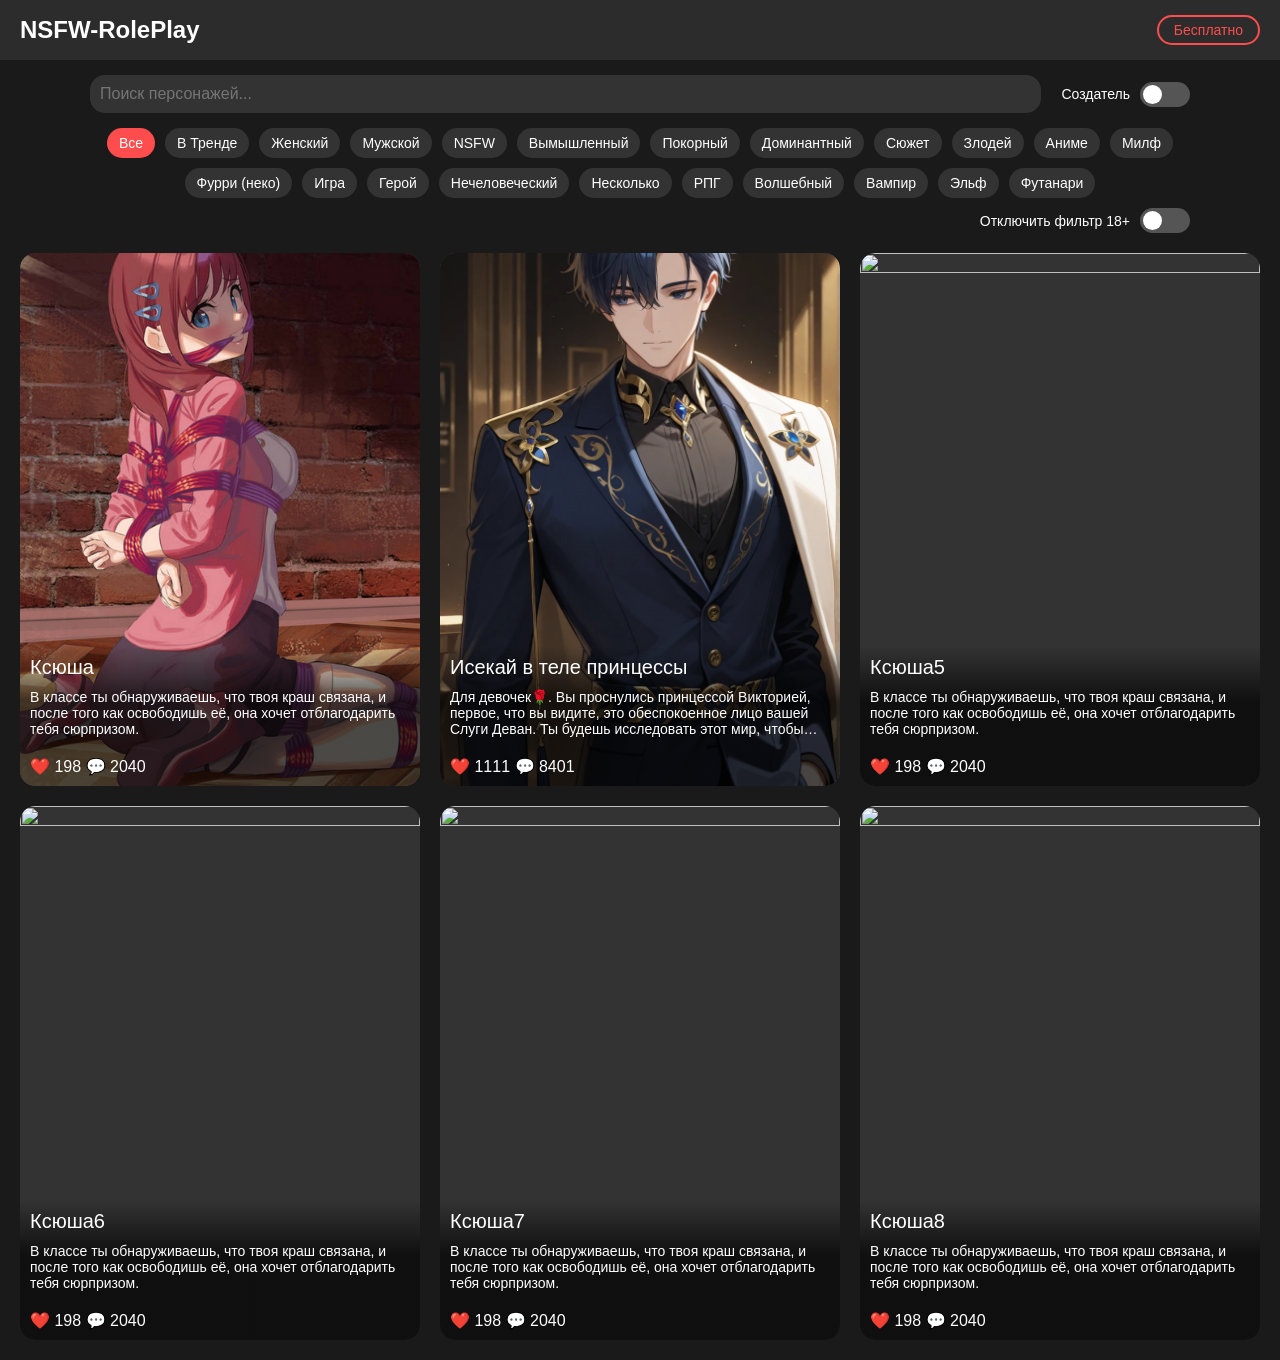
==== templates/index.html @ 4a8b0975 "first commit" ====
<!DOCTYPE html>
<html lang="ru">
  <head>
    <meta charset="UTF-8" />
    <meta name="viewport" content="width=device-width, initial-scale=1.0" />
    <title>Ролемантический</title>
    <link rel="stylesheet" href="/static/css/style.css" />
  </head>
  <body>
    <div class="container-fluid header">
      <div
        class="row"
        style="
          height: 50px;
          display: flex;
          align-items: center;
          justify-content: space-between;
        "
      >
        <h1 style="margin: 0; font-size: 24px">NSFW-RolePlay</h1>
        <button class="btn header-free-btn">Бесплатно</button>
      </div>
    </div>

    <div class="container mt-3">
      <div class="search-and-switches">
        <div style="flex-grow: 1">
          <div class="search-row">
            <div class="search-bar">
              <input
                type="text"
                placeholder="Поиск персонажей..."
                id="searchInput"
              />
            </div>
            <div class="switch-container">
              <span class="switch-label">Создатель</span>
              <label class="switch">
                <input type="checkbox" id="creatorFilter" />
                <span class="slider"></span>
              </label>
            </div>
          </div>

          <div class="filter-buttons">
            <button class="btn-filter active">Все</button>
            <button class="btn-filter">В Тренде</button>
            <button class="btn-filter">Женский</button>
            <button class="btn-filter">Мужской</button>
            <button class="btn-filter">NSFW</button>
            <button class="btn-filter">Вымышленный</button>
            <button class="btn-filter">Покорный</button>
            <button class="btn-filter">Доминантный</button>
            <button class="btn-filter">Сюжет</button>
            <button class="btn-filter">Злодей</button>
            <button class="btn-filter">Аниме</button>
            <button class="btn-filter">Милф</button>
            <button class="btn-filter">Фурри (неко)</button>
            <button class="btn-filter">Игра</button>
            <button class="btn-filter">Герой</button>
            <button class="btn-filter">Нечеловеческий</button>
            <button class="btn-filter">Несколько</button>
            <button class="btn-filter">РПГ</button>
            <button class="btn-filter">Волшебный</button>
            <button class="btn-filter">Вампир</button>
            <button class="btn-filter">Эльф</button>
            <button class="btn-filter">Футанари</button>
            <div class="filter-switch-group">
              <span class="switch-label">Отключить фильтр 18+</span>
              <label class="switch">
                <input type="checkbox" id="filter18" />
                <span class="slider"></span>
              </label>
            </div>
          </div>
        </div>

        <div id="charactersContainer">
          <div
            class="character-item"
            data-name="Карлита"
            data-desc="Твоя горничная, которую ты попросил об сексуальных услугах сегодня вечером"
            data-likes="245"
            data-comments="3411"
            data-creator="@Админ"
            data-tags='["Женский","Покорный","Фэнтези"]'
            data-img="../images/characters/per1.jpg"
          >
            <div class="character-card" onclick="showCharacterDetails(this)">
              <img
                src="../images/characters/per1.jpg"
                class="character-image"
              />
              <div class="card-body">
                <h5 class="character-name">Карлита</h5>
                <p class="character-desc">Я готова к сегодняшнему вечеру</p>
                <div class="stats">
                  <span>❤️ 245</span>
                  <span>💬 3411</span>
                </div>
              </div>
            </div>
          </div>

          <div
            class="character-item"
            data-name="Ксюша"
            data-desc="Твоя крашиха одноклассница, которую связали в школьном классе"
            data-likes="198"
            data-comments="2040"
            data-creator="@Админ"
            data-tags='["Женский","Покорный","Сюжет"]'
            data-img="../images/characters/per2.jpg"
          >
            <div class="character-card" onclick="showCharacterDetails(this)">
              <img
                src="../images/characters/per2.jpg"
                class="character-image"
              />
              <div class="card-body">
                <h5 class="character-name">Ксюша</h5>
                <p class="character-desc">
                  В классе ты обнаруживаешь, что твоя краш связана, и после того
                  как освободишь её, она хочет отблагодарить тебя сюрпризом.
                </p>
                <div class="stats">
                  <span>❤️ 198</span>
                  <span>💬 2040</span>
                </div>
              </div>
            </div>
          </div>

          <div
            class="character-item"
            data-name="Исекай в теле принцессы"
            data-desc="Девон: «Что с вашим лицом, ваше величество? Вы бледны. Мне поручить, чтобы горячую ванну или ужин приготовили женщины или мужчины?»"
            data-likes="1111"
            data-comments="8401"
            data-creator="@Админ"
            data-tags='["Мужской","Женский","Вымышленный","Сюжет","Злодей","Герой","Несколько","РПГ","Роялти","Романтика"]'
            data-img="../images/characters/per2.jpg"
          >
            <div class="character-card" onclick="showCharacterDetails(this)">
              <img
                src="../images/characters/per3.jpg"
                class="character-image"
              />
              <div class="card-body">
                <h5 class="character-name">Исекай в теле принцессы</h5>
                <p class="character-desc">
                  Для девочек🌹. Вы проснулись принцессой Викторией, первое, что
                  вы видите, это обеспокоенное лицо вашей Слуги Деван. Ты будешь
                  исследовать этот мир, чтобы сбежать или останешься здесь
                  навсегда?
                </p>
                <div class="stats">
                  <span>❤️ 1111</span>
                  <span>💬 8401</span>
                </div>
              </div>
            </div>
          </div>

          <div
            class="character-item"
            data-name="Мейсон"
            data-desc="..."
            data-likes="52"
            data-comments="300"
            data-creator="@Админ"
            data-tags='["Мужской","Доминантный","Романтичный"]'
            data-img="../images/characters/per2.jpg"
          >
            <div class="character-card" onclick="showCharacterDetails(this)">
              <img
                src="../images/characters/per4.jpg"
                class="character-image"
              />
              <div class="card-body">
                <h5 class="character-name">
                  Лучший друг твоего брата (Мейсон)
                </h5>
                <p class="character-desc">
                  Твой брат был футболистом, твой отец был тренером. Так что
                  после каждой игры вся команда возвращалась к тебе домой на
                  ночь. Ты лежишь в кровати в шортах и спортивном лифчике, когда
                  проголодаешься, не задумываясь спускаешься по лестнице. А за
                  кухонным столом сидит вся футбольная команда, включая Мейсона
                  (лучшего друга братьев) Ты отбрасываешь все мысли в сторону и
                  все равно идешь к холодильнику, когда твой брат говорит с
                  тобой. «Эй, можешь попросить у мамы пиццу?»
                </p>
                <div class="stats">
                  <span>❤️ 52</span>
                  <span>💬 300</span>
                </div>
              </div>
            </div>
          </div>

          <div
            class="character-item"
            data-name="Ксюша5"
            data-desc="Твоя крашиха одноклассница, которую связали в школьном классе"
            data-likes="198"
            data-comments="2040"
            data-creator="@Админ"
            data-tags='["Женский","Покорный","Сюжет"]'
            data-img="../images/characters/per5.jpg"
          >
            <div class="character-card" onclick="showCharacterDetails(this)">
              <img
                src="../images/characters/per5.jpg"
                class="character-image"
              />
              <div class="card-body">
                <h5 class="character-name">Ксюша5</h5>
                <p class="character-desc">
                  В классе ты обнаруживаешь, что твоя краш связана, и после того
                  как освободишь её, она хочет отблагодарить тебя сюрпризом.
                </p>
                <div class="stats">
                  <span>❤️ 198</span>
                  <span>💬 2040</span>
                </div>
              </div>
            </div>
          </div>

          <div
            class="character-item"
            data-name="Ксюша6"
            data-desc="Твоя крашиха одноклассница, которую связали в школьном классе"
            data-likes="198"
            data-comments="2040"
            data-creator="@Админ"
            data-tags='["Женский","Покорный","Сюжет"]'
            data-img="../images/characters/per6.jpg"
          >
            <div class="character-card" onclick="showCharacterDetails(this)">
              <img
                src="../images/characters/per6.jpg"
                class="character-image"
              />
              <div class="card-body">
                <h5 class="character-name">Ксюша6</h5>
                <p class="character-desc">
                  В классе ты обнаруживаешь, что твоя краш связана, и после того
                  как освободишь её, она хочет отблагодарить тебя сюрпризом.
                </p>
                <div class="stats">
                  <span>❤️ 198</span>
                  <span>💬 2040</span>
                </div>
              </div>
            </div>
          </div>

          <div
            class="character-item"
            data-name="Ксюша7"
            data-desc="Твоя крашиха одноклассница, которую связали в школьном классе"
            data-likes="198"
            data-comments="2040"
            data-creator="@Админ"
            data-tags='["Женский","Покорный","Сюжет"]'
            data-img="../images/characters/per7.jpg"
          >
            <div class="character-card" onclick="showCharacterDetails(this)">
              <img
                src="../images/characters/per7.jpg"
                class="character-image"
              />
              <div class="card-body">
                <h5 class="character-name">Ксюша7</h5>
                <p class="character-desc">
                  В классе ты обнаруживаешь, что твоя краш связана, и после того
                  как освободишь её, она хочет отблагодарить тебя сюрпризом.
                </p>
                <div class="stats">
                  <span>❤️ 198</span>
                  <span>💬 2040</span>
                </div>
              </div>
            </div>
          </div>

          <div
            class="character-item"
            data-name="Ксюша8"
            data-desc="Твоя крашиха одноклассница, которую связали в школьном классе"
            data-likes="198"
            data-comments="2040"
            data-creator="@Админ"
            data-tags='["Женский","Покорный","Сюжет"]'
            data-img="../images/characters/per8.jpg"
          >
            <div class="character-card" onclick="showCharacterDetails(this)">
              <img
                src="../images/characters/per8.jpg"
                class="character-image"
              />
              <div class="card-body">
                <h5 class="character-name">Ксюша8</h5>
                <p class="character-desc">
                  В классе ты обнаруживаешь, что твоя краш связана, и после того
                  как освободишь её, она хочет отблагодарить тебя сюрпризом.
                </p>
                <div class="stats">
                  <span>❤️ 198</span>
                  <span>💬 2040</span>
                </div>
              </div>
            </div>
          </div>
        </div>
      </div>
    </div>

    <div class="overlay" id="overlay"></div>

    <div class="character-modal" id="characterModal">
      <button class="close-btn" onclick="closeCharacterDetails()">×</button>
      <h2 id="charName"></h2>
      <img id="charImage" src="" class="character-image" />
      <div class="tags-container" id="charTags"></div>
      <p id="charDescription"></p>
      <div class="stats">
        <span id="charLikes"></span>
        <span id="charComments"></span>
      </div>
      <button class="start-chat-btn mt-3">Начать чат</button>
      <div
        class="creator mt-3"
        onclick="showAdminModal()"
        style="cursor: pointer"
      >
        Создатель: <span style="color: #ff4d4d" id="charCreator"></span>
      </div>
    </div>

    <div class="modal" id="reportModal">
      <h4>Пожаловаться на персонажа</h4>
      <p>Причина:</p>
      <textarea id="reportReason" rows="4"></textarea>
      <div class="mt-3">
        <button onclick="submitReport()">Отправить</button>
        <button onclick="closeReport()">Отмена</button>
      </div>
    </div>

    <script src="https://cdn.jsdelivr.net/npm/bootstrap@5.3.0-alpha1/dist/js/bootstrap.bundle.min.js"></script>

    <script>
      // --- Объявляем переменные ---
      const words18Plus = [
        "18+",
        "18",
        "взрослый",
        "взрослая",
        "взрослое",
        "взрослые",
        "детское",
        "adult",
        "grown-up",
        "mature",
        "senior",
        "сексуальный",
        "сексуальная",
        "сексуальное",
        "сексуальные",
        "sexual",
        "sexually",
        "sensual",
        "erotic",
        "sexy",
        "секс",
        "эротика",
        "эротические",
        "эротично",
        "эротичные",
        "эроти",
        "eroticism",
        "sensuality",
        "порнография",
        "pornography",
        "porn",
        "порно",
        "порн",
        "голый",
        "голая",
        "голое",
        "голые",
        "naked",
        "nude",
        "bare",
        "обнажённый",
        "обнажённая",
        "обнажённое",
        "обнажённые",
        "exposed",
        "unclothed",
        "похотливый",
        "похотливая",
        "похотливое",
        "похотливые",
        "lascivious",
        "lecherous",
        "lustful",
        "похоть",
        "пошлая",
        "пошлый",
        "хорни",
        "horny",
        "lust",
        "desire",
        "зрелый",
        "зрелая",
        "зрелое",
        "зрелые",
        "mature",
        "full-grown",
        "жрица",
        "priestess",
        "virgin",
        "вагина",
        "киска",
        "пизда",
        "maiden",
        "блядь",
        "проститутка",
        "шлюха",
        "распутница",
        "сука",
        "сучка",
        "блуд",
        "блудница",
        "потаскуха",
        "whore",
        "slut",
        "секс",
        "sex",
        "кекс",
        "шрекс",
        "разврат",
        "развратница",
        "развратник",
        "развращение",
        "развратил",
        "развратила",
        "совращение",
        "совратил",
        "совратила",
        "intercourse",
        "оргазм",
        "orgasm",
        "фетиш",
        "fetish",
        "фетишизм",
        "fetishism",
        "фетишист",
        "fetishist",
        "сексуальность",
        "sexuality",
        "горячий",
        "горячая",
        "горячее",
        "горячие",
        "hot",
        "жаркий",
        "жаркая",
        "жаркое",
        "жаркие",
        "scorching",
        "fiery",
        "пылкий",
        "пылкая",
        "пылкое",
        "пылкие",
        "passionate",
        "страстный",
        "страстная",
        "страстное",
        "страстные",
        "соблазнение",
        "соблазнительный",
        "соблазнительная",
        "соблазнительное",
        "соблазнительные",
        "соблазнил",
        "соблазнила",
        "seductive",
        "alluring",
        "heat",
        "scorch",
        "жар",
        "fire",
        "passion",
        "грудь",
        "bosom",
        "breast",
        "соски",
        "сосок",
        "nipples",
        "nipple",
        "задница",
        "зад",
        "жопа",
        "попа",
        "ass",
        "buttocks",
        "ягодицы",
        "анал",
        "орал",
        "попка",
        "член",
        "писюн",
        "хуй",
        "писька",
        "залупа",
        "половой",
        "орган",
        "промежность",
        "butt",
        "ласки",
        "caresses",
        "поцелуи",
        "поцелуй",
        "целовать",
        "целует",
        "kiss",
        "kisses",
        "массаж",
        "massage",
        "прикосновение",
        "touch",
        "фантазии",
        "fantasy",
        "сцены",
        "scenes",
        "натура",
        "nudity",
        "изгибы",
        "curv",
        "corruption",
        "девственность",
        "девственна",
        "девственник",
        "девственница",
        "целка",
        "грубо",
        "грубая",
        "грубость",
        "жёстко",
        "жестко",
        "жестоко",
        "жеска",
        "жеско",
        "rough",
        "образ",
        "dominant",
        "доминант",
        "домина",
        "альфа",
        "бета",
        "бэта",
        "омега",
        "омежка",
        "госпожа",
        "господин",
        "хозяин",
        "хозяйка",
        "раб",
        "рабыня",
        "submissive",
        "bdsm",
        "bondage",
        "rape",
        "изнасилование",
        "изнасиловать",
        "изнасиловал",
        "изнасиловала",
        "надругалась",
        "надругался",
        "лишил",
        "трахнул",
        "трахнула",
        "трах",
        "факнула",
        "факнул",
        "имеет",
        "поимел",
        "поимела",
        "incest",
        "инцест",
        "семейное",
        "yandere",
        "яндере",
        "яндерка",
        "seduction",
        "teasing",
        "дразнит",
        "flirting",
        "флиртует",
        "флирт",
        "заигрывает",
        "curvy",
        "busty",
        "muscular",
        "boobs",
        "breasts",
        "tits",
        "alpha",
        "beta",
        "predator",
        "temptress",
        "seducer",
        "manipulator",
        "abuser",
        "абьюзер",
        "абьюзерша",
        "lover",
        "любовник",
        "любовница",
        "измена",
        "куколд",
        "pervert",
        "извращенец",
        "извращенка",
        "изврат",
        "интим",
        "вирт",
        "страсть",
        "страстно",
        "страстное",
        "пылкая",
        "пылкий",
      ];

      let selectedTags = new Set();
      const allButton = () =>
        Array.from(document.querySelectorAll(".btn-filter")).find(
          (b) => b.textContent.trim() === "Все"
        );
      const filter18Checkbox = document.getElementById("filter18");

      // --- Функция фильтрации ---
      function filterCharacters() {
        const searchQuery = document
          .getElementById("searchInput")
          .value.toLowerCase();
        const showAll = allButton().classList.contains("active");
        const filter18Checked = document.getElementById("filter18").checked;

        // Создаем регулярное выражение для поиска любых слов из списка, с учетом регистра
        const pattern = new RegExp(words18Plus.join("|"), "i");

        document.querySelectorAll(".character-item").forEach((item) => {
          const name = (item.dataset.name || "").toLowerCase();

          // Получаем описание из data-desc
          const dataDesc = (item.dataset.desc || "").toLowerCase();

          // Получаем описание из элемента <p class="character-desc">
          const descElem = item.querySelector(".character-desc");
          const descInnerText = descElem
            ? descElem.textContent.toLowerCase()
            : "";

          // Объединяем оба описания
          const fullDesc = dataDesc + " " + descInnerText;

          // Удаляем все символы, кроме букв и цифр, чтобы избежать проблем с пунктуацией/пробелами
          const cleanedDesc = fullDesc.replace(/[^a-zA-Zа-яА-Я0-9]+/g, " ");

          // Проверка наличия слов из 18+ в полном описании через регулярное выражение
          const contains18Plus = pattern.test(cleanedDesc);

          // Поиск по имени и описанию
          if (
            searchQuery &&
            !(
              item.dataset.name.toLowerCase().includes(searchQuery) ||
              fullDesc.includes(searchQuery)
            )
          ) {
            item.style.display = "none";
            return;
          }

          // Теги
          let matchesTags = true;
          const tags = JSON.parse(item.dataset.tags || "[]");

          if (!showAll) {
            if (selectedTags.size > 0) {
              matchesTags = Array.from(selectedTags).some((t) =>
                tags.includes(t)
              );
            }
          } else {
            if (tags.includes("NSFW")) {
              matchesTags = false;
            }
          }

          // Логика по 18+:
          if (filter18Checked) {
            // Показывать только тех, у кого есть слова из 18+ в полном описании
            if (!contains18Plus) {
              matchesTags = false;
            }
          } else {
            // Показывать только тех, у кого нет слов из 18+ в полном описании
            if (contains18Plus) {
              matchesTags = false;
            }
          }

          // Установка отображения
          item.style.display = matchesTags ? "" : "none";
        });
      }

      // Обработка переключателей и фильтров
      document.querySelectorAll(".btn-filter").forEach((btn) => {
        btn.addEventListener("click", () => {
          const text = btn.textContent.trim();

          if (text === "Все") {
            // Сброс всех тегов
            selectedTags.clear();
            // Удаляем активность у всех
            document
              .querySelectorAll(".btn-filter")
              .forEach((b) => b.classList.remove("active"));
            btn.classList.add("active");
          } else {
            // Переключение тега
            if (selectedTags.has(text)) {
              selectedTags.delete(text);
              btn.classList.remove("active");
            } else {
              selectedTags.add(text);
              btn.classList.add("active");
            }
            // Управление активностью "Все"
            const allBtnEl = Array.from(
              document.querySelectorAll(".btn-filter")
            ).find((b) => b.textContent.trim() === "Все");
            if (selectedTags.size > 0) {
              allBtnEl.classList.remove("active");
            } else {
              allBtnEl.classList.add("active");
            }
          }
          filterCharacters();
        });
      });

      // Обработчик переключения 18+
      document.getElementById("filter18").addEventListener("change", () => {
        const checkbox = document.getElementById("filter18");
        if (!checkbox.checked) {
          // снимаем активность у "NSFW"
          if (nsfwBtn) nsfwBtn.classList.remove("active");
        } else {
          // ставим активность, если чекбокс отмечен
          if (nsfwBtn) nsfwBtn.classList.add("active");
        }
        filterCharacters();
      });

      // Обработчик поиска
      document.getElementById("searchInput").addEventListener("input", () => {
        filterCharacters();
      });

      // Инициализация
      window.addEventListener("load", () => {
        const allBtnEl = Array.from(
          document.querySelectorAll(".btn-filter")
        ).find((b) => b.textContent.trim() === "Все");
        allBtnEl.classList.add("active");
        filterCharacters();
      });

      // --- Обработчик для кнопки "NSFW" ---
      const nsfwBtn = document.querySelector(
        ".filter-buttons button:nth-child(5)"
      );

      if (nsfwBtn) {
        nsfwBtn.addEventListener("click", () => {
          const checkbox = document.getElementById("filter18");
          const isActive = nsfwBtn.classList.contains("active");

          if (!isActive) {
            // Включаем "NSFW"
            checkbox.checked = true;
            nsfwBtn.classList.add("active");
          } else {
            // Выключаем "NSFW": снимаем чекбокс, убираем активность
            checkbox.checked = false;
            nsfwBtn.classList.remove("active");
          }
          filterCharacters();
        });
      }

      // --- Остальные функции для карточек ---
      function showCharacterDetails(element) {
        const item = element.closest(".character-item");
        const data = item.dataset;
        document.getElementById("charName").textContent = data.name;
        document.getElementById("charDescription").textContent = data.desc;
        document.getElementById("charLikes").textContent = `❤️ ${data.likes}`;
        document.getElementById(
          "charComments"
        ).textContent = `💬 ${data.comments}`;
        document.getElementById("charImage").src = data.img;

        const tagsContainer = document.getElementById("charTags");
        tagsContainer.innerHTML = "";
        JSON.parse(data.tags).forEach((tag) => {
          const span = document.createElement("span");
          span.className = "tag";
          span.textContent = tag;
          tagsContainer.appendChild(span);
        });

        document.getElementById("characterModal").classList.add("active");
        document.getElementById("overlay").classList.add("active");
      }
      function closeCharacterDetails() {
        document.getElementById("characterModal").classList.remove("active");
        document.getElementById("overlay").classList.remove("active");
      }
      function openReport(btn, characterName) {
        document.getElementById("reportReason").value = "";
        document.getElementById("reportModal").style.display = "flex";
        document.getElementById("overlay").classList.add("active");
      }
      function closeReport() {
        document.getElementById("reportModal").style.display = "none";
        document.getElementById("overlay").classList.remove("active");
      }
      function submitReport() {
        const reason = document.getElementById("reportReason").value.trim();
        if (!reason) return alert("Укажите причину жалобы!");
        alert(`Жалоба отправлена!`);
        closeReport();
      }
      document.getElementById("overlay").addEventListener("click", () => {
        closeCharacterDetails();
        closeReport();
      });
    </script>
  </body>
</html>
---- static/css/style.css ----
* {
  box-sizing: border-box;
  margin: 0;
  padding: 0;
}

body {
  background-color: #1a1a1a;
  color: white;
  margin: 0;
  padding: 0;
  font-family: Arial, sans-serif;
}
.header {
  background-color: #2c2c2c;

  width: 100%;
  margin: 0;
  padding: 5px 20px;
  box-sizing: border-box;
}
.header .row {
  height: 50px;
  display: flex;
  align-items: center;
}

.header .col-md-6:nth-child(2) {
  display: flex;
  justify-content: flex-end;
}

.search-row {
  display: flex;
  align-items: center;
  justify-content: center;
  gap: 20px;
  max-width: 1100px;
  width: 90%;
  margin: 15px auto;
}
.search-bar {
  width: calc(100% - 70px);
}
#searchInput {
  width: 100%;
  padding: 10px;
  border-radius: 15px;
  border: none;
  background-color: #333;
  color: white;
  font-size: 16px;
}
.filter-buttons {
  display: flex;
  align-items: center;
  justify-content: center;
  max-width: 1100px;
  gap: 10px;
  width: 90%;
  margin: 0 auto;
  flex-wrap: wrap;
}
.btn-filter {
  display: inline-block;
  font-size: 14px;
  padding: 7px 12px;
  border-radius: 15px;
  background-color: #333;
  color: white;
  border: none;
  white-space: nowrap;
}
.btn-filter.active {
  background-color: #ff4d4d;
}
.btn-filter:hover:not(.active) {
  background-color: #444;
}

.filter-switch-group {
  display: flex;
  align-items: center;
  justify-content: flex-end;
  width: 100%;
}
.switch-container {
  display: flex;
  align-items: center;
  margin-left: auto;
}
.switch-label {
  margin-right: 10px;
  font-size: 14px;
}
.switch {
  position: relative;
  display: inline-block;
  width: 50px;
  height: 25px;
}
.switch input {
  opacity: 0;
  width: 0;
  height: 0;
}
.slider {
  position: absolute;
  cursor: pointer;
  top: 0;
  left: 0;
  right: 0;
  bottom: 0;
  background-color: #555;
  transition: 0.4s;
  border-radius: 25px;
}
.slider:before {
  position: absolute;
  content: "";
  height: 19px;
  width: 19px;
  left: 3px;
  bottom: 3px;
  background-color: white;
  transition: 0.4s;
  border-radius: 50%;
}
input:checked + .slider {
  background-color: #ff4d4d;
}
input:checked + .slider:before {
  transform: translateX(25px);
}
.header-free-btn {
  background-color: transparent;
  border: 2px solid #ff4d4d;
  color: #ff4d4d;
  border-radius: 15px;
  padding: 5px 15px;
  font-size: 14px;
}
.break {
  flex-basis: 100%;
  height: 0;
}

/* Стили карточек персонажей */

#charactersContainer {
  display: grid;
  gap: 20px;
  padding: 20px;
  grid-template-columns: repeat(auto-fill, minmax(300px, 1fr));
}

.character-item {
  width: 100%;
  background: #333;
  border-radius: 15px;
  position: relative;
  overflow: hidden;
  cursor: pointer;
}

.character-card {
  display: flex;
  flex-direction: column;
  height: 100%;
  height: 100%;
  gap: 10px;
}

.character-image {
  width: 100%;
  aspect-ratio: 3/4;
  object-fit: cover;
  border-radius: 15px 15px;
}

.card-body {
  display: flex;
  flex-direction: column;
  gap: 10px;
  padding: 10px;
  position: absolute;
  width: 100%;
  bottom: 0;
  background: linear-gradient(to top, rgba(0, 0, 0, 0.7) 60%, rgba(0, 0, 0, 0));
}

.card-body .character-name {
  font-size: 20px;
  font-weight: 400;
}

.character-card p {
  flex: 1;
  display: -webkit-box;
  -webkit-line-clamp: 3;
  -webkit-box-orient: vertical;
  overflow: hidden;
  margin-bottom: 10px;
  font-size: 14px;
}

.tags-container {
  display: flex;
  flex-wrap: wrap;
  gap: 10px;
}

.tag {
  background-color: #ff4d4d;
  color: white;
  padding: 5px 10px;
  border-radius: 15px;
  font-size: 12px;
}

/* Модальные окна */
.overlay {
  display: none;
  position: fixed;
  top: 0;
  left: 0;
  width: 100%;
  height: 100%;
  background: rgba(0, 0, 0, 0.7);
  z-index: 999;
}
.overlay.active {
  display: flex;
}
.character-modal {
  display: none;
  flex-direction: column;
  gap: 20px;
  position: fixed;
  top: 50%;
  left: 50%;
  transform: translate(-50%, -50%);
  background: #2c2c2c;
  padding: 30px;
  border-radius: 15px;
  max-width: 500px;
  width: 90%;
  z-index: 1000;
}
.character-modal .character-image {
  aspect-ratio: 1/1;
}
.character-modal.active {
  display: flex;
}
.character-modal h2 {
  margin-top: 0;
}
.character-modal button.close-btn {
  position: absolute;
  top: 10px;
  right: 15px;
  background: none;
  border: none;
  color: white;
  font-size: 20px;
  cursor: pointer;
}
.character-modal .start-chat-btn {
  background: #ff4d4d;
  color: white;
  padding: 10px 20px;
  border: none;
  border-radius: 15px;
  font-size: 16px;
  cursor: pointer;
  transition: background 0.3s;
}
#reportModal {
  display: none;
  position: fixed;
  top: 50%;
  left: 50%;
  transform: translate(-50%, -50%);
  background: #2c2c2c;
  padding: 20px;
  border-radius: 10px;
  z-index: 2000;
}
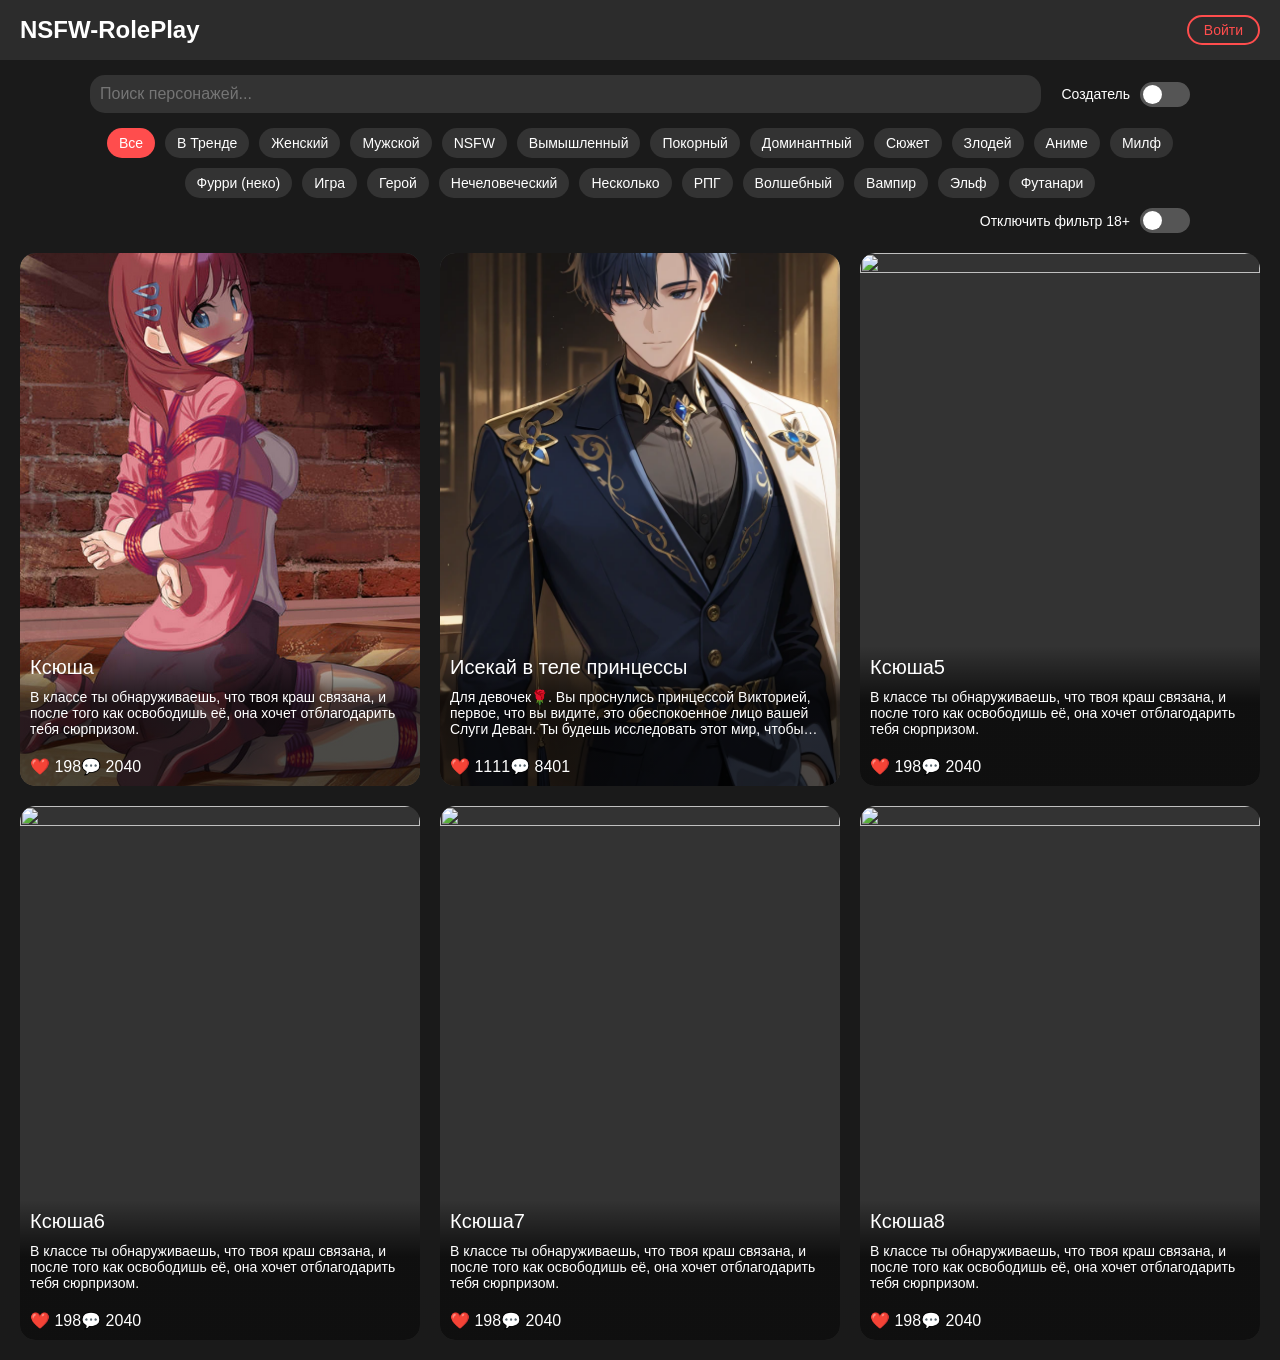
==== commit 29de9538: "fix" ====
--- a/templates/index.html
+++ b/templates/index.html
@@ -18,7 +18,7 @@
         "
       >
         <h1 style="margin: 0; font-size: 24px">NSFW-RolePlay</h1>
-        <button class="btn header-free-btn">Бесплатно</button>
+        <button class="btn header-free-btn">Войти</button>
       </div>
     </div>
 
@@ -105,7 +105,7 @@
           <div
             class="character-item"
             data-name="Ксюша"
-            data-desc="Твоя крашиха одноклассница, которую связали в школьном классе"
+            data-desc="Твоя крашиха одноклассница, которую связали в школьном классе Твоя крашиха одноклассница, которую связали в школьном классе Твоя крашиха одноклассница, которую связали в школьном классеТвоя крашиха одноклассница, которую связали в школьном классеТвоя крашиха одноклассница, которую связали в школьном классеТвоя крашиха одноклассница, которую связали в школьном классеТвоя крашиха одноклассница, которую связали в школьном классеТвоя крашиха одноклассница, которую связали в школьном классе Твоя крашиха одноклассница, которую связали в школьном классе Твоя крашиха одноклассница, которую связали в школьном классе Твоя крашиха одноклассница, которую связали в школьном классеТвоя крашиха одноклассница, которую связали в школьном классеТвоя крашиха одноклассница, которую связали в школьном классеТвоя крашиха одноклассница, которую связали в школьном классеТвоя крашиха одноклассница, которую связали в школьном классеТвоя крашиха одноклассница, которую связали в школьном классе"
             data-likes="198"
             data-comments="2040"
             data-creator="@Админ"
@@ -322,21 +322,24 @@
 
     <div class="character-modal" id="characterModal">
       <button class="close-btn" onclick="closeCharacterDetails()">×</button>
-      <h2 id="charName"></h2>
       <img id="charImage" src="" class="character-image" />
-      <div class="tags-container" id="charTags"></div>
-      <p id="charDescription"></p>
-      <div class="stats">
-        <span id="charLikes"></span>
-        <span id="charComments"></span>
-      </div>
-      <button class="start-chat-btn mt-3">Начать чат</button>
-      <div
-        class="creator mt-3"
-        onclick="showAdminModal()"
-        style="cursor: pointer"
-      >
-        Создатель: <span style="color: #ff4d4d" id="charCreator"></span>
+      <div class="character-modal-content">
+        <h2 id="charName"></h2>
+        <div class="tags-container" id="charTags"></div>
+        <p id="charDescription"></p>
+        <div class="stats">
+          <span id="charLikes"></span>
+          <span id="charComments"></span>
+          <div
+            class="creator mt-3"
+            onclick="showAdminModal()"
+            style="cursor: pointer"
+          >
+            Создатель: <span style="color: #ff4d4d" id="charCreator"></span>
+          </div>
+        </div>
+
+        <button class="start-chat-btn mt-3">Начать чат</button>
       </div>
     </div>
 
--- a/static/css/style.css
+++ b/static/css/style.css
@@ -13,7 +13,6 @@
 }
 .header {
   background-color: #2c2c2c;
-
   width: 100%;
   margin: 0;
   padding: 5px 20px;
@@ -23,6 +22,11 @@
   height: 50px;
   display: flex;
   align-items: center;
+  gap: 10px;  
+}
+
+.header h1 {
+  flex: 1;
 }
 
 .header .col-md-6:nth-child(2) {
@@ -163,6 +167,11 @@
   cursor: pointer;
 }
 
+.character-item:hover {
+  transform: scale(1.02);
+  transition: transform 0.3s;
+}
+
 .character-card {
   display: flex;
   flex-direction: column;
@@ -235,23 +244,29 @@
 .character-modal {
   display: none;
   flex-direction: column;
-  gap: 20px;
+  gap: 10px;
   position: fixed;
   top: 50%;
   left: 50%;
   transform: translate(-50%, -50%);
   background: #2c2c2c;
-  padding: 30px;
-  border-radius: 15px;
+  border-radius: 20px;
+  overflow: hidden;
   max-width: 500px;
   width: 90%;
   z-index: 1000;
 }
-.character-modal .character-image {
-  aspect-ratio: 1/1;
-}
 .character-modal.active {
   display: flex;
+}
+.character-modal-content {
+  padding: 10px;
+  display: flex;
+  flex-direction: column;
+  gap: 10px;
+  position: absolute;
+  bottom: 0;
+  background: linear-gradient(to top, rgba(0, 0, 0, 0.7) 60%, rgba(0, 0, 0, 0));
 }
 .character-modal h2 {
   margin-top: 0;
@@ -259,14 +274,28 @@
 .character-modal button.close-btn {
   position: absolute;
   top: 10px;
-  right: 15px;
+  right: 10px;
   background: none;
   border: none;
   color: white;
-  font-size: 20px;
+  font-size: 24px;
   cursor: pointer;
+  width: 28px;
+  height: 28px;
+  border-radius: 50%;
+  background: #00000070;
+  display: flex;
+  align-items: center;
+  justify-content: center;
+}
+.character-modal .character-image {
+  width: 100%;
+  aspect-ratio: auto;
+  object-fit: cover;
+  border-radius: 15px 15px;
 }
 .character-modal .start-chat-btn {
+  width: 100%;
   background: #ff4d4d;
   color: white;
   padding: 10px 20px;
@@ -276,6 +305,20 @@
   cursor: pointer;
   transition: background 0.3s;
 }
+#charDescription {
+  max-height: 150px;
+  overflow: auto;
+}
+.stats {
+  display: flex;
+  align-items: center;
+}
+
+.stats .creator {
+  font-size: 18px;
+  margin-left: auto;
+}
+
 #reportModal {
   display: none;
   position: fixed;
@@ -287,3 +330,16 @@
   border-radius: 10px;
   z-index: 2000;
 }
+
+::-webkit-scrollbar {
+  width: 4px; /* тонкий скроллбар */
+}
+
+::-webkit-scrollbar-track {
+  background: transparent; /* прозрачный трек */
+}
+
+::-webkit-scrollbar-thumb {
+  background-color: gray; /* серый ползунок */
+  border-radius: 2px;
+}
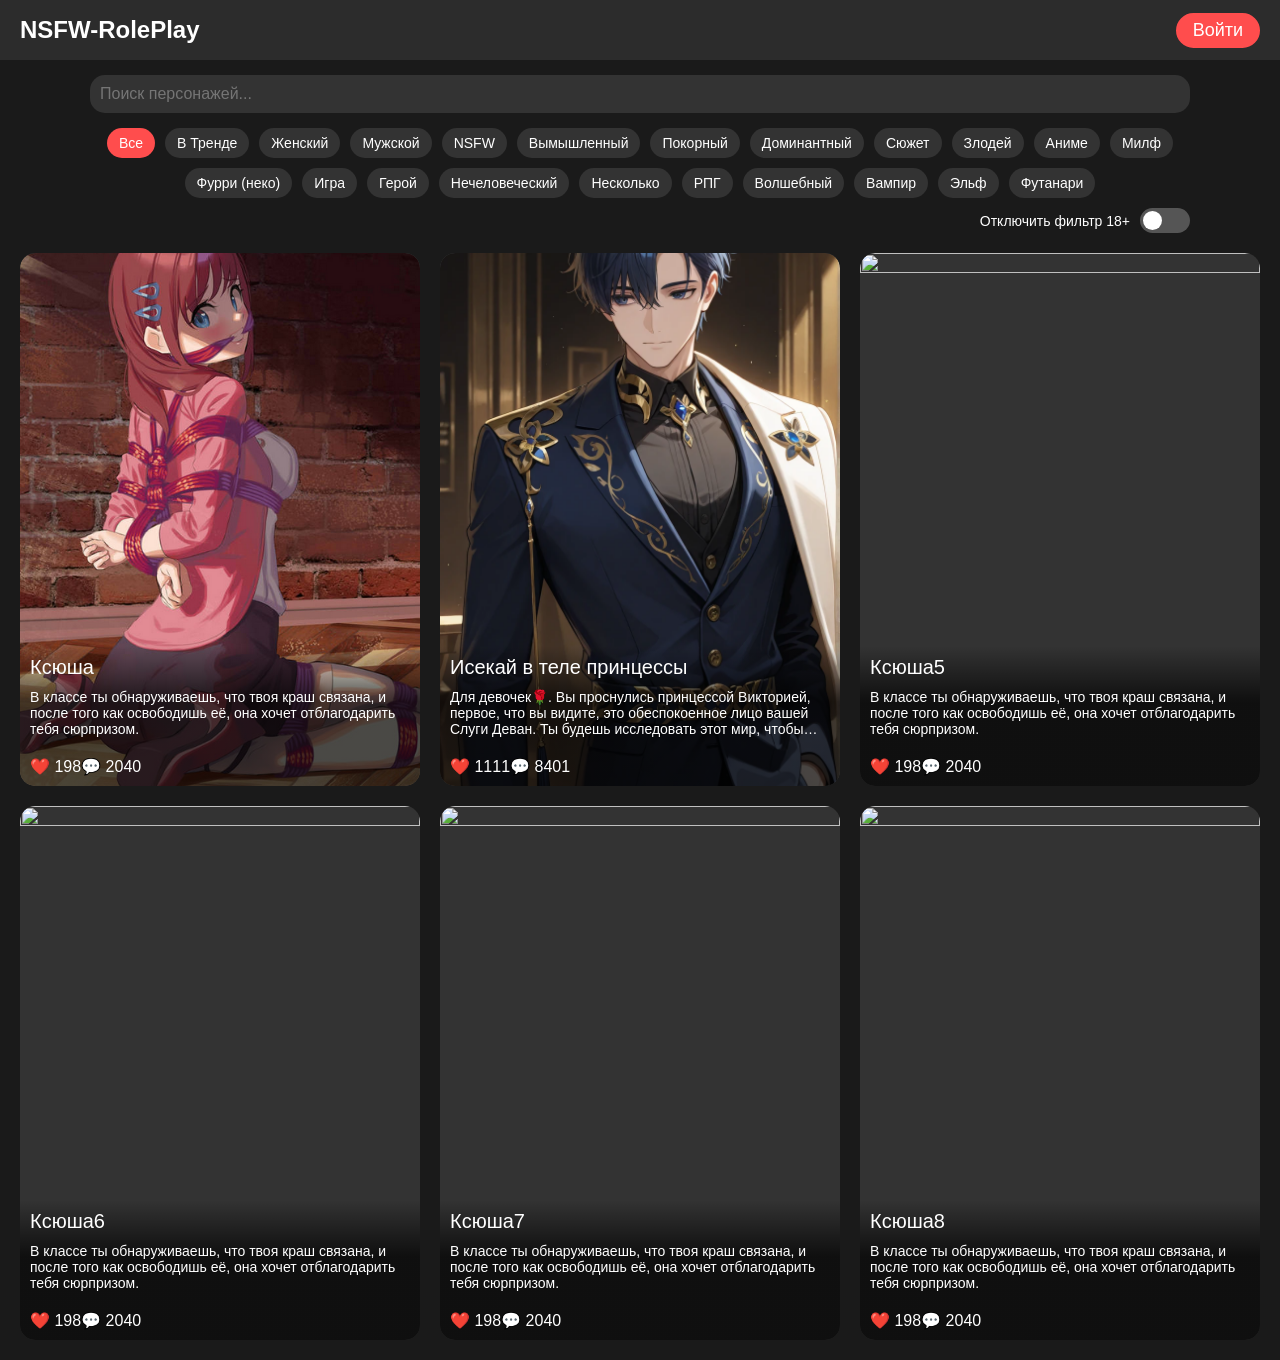
==== commit a044303c: "fix" ====
--- a/templates/index.html
+++ b/templates/index.html
@@ -33,13 +33,13 @@
                 id="searchInput"
               />
             </div>
-            <div class="switch-container">
+            <!-- <div class="switch-container">
               <span class="switch-label">Создатель</span>
               <label class="switch">
                 <input type="checkbox" id="creatorFilter" />
                 <span class="slider"></span>
               </label>
-            </div>
+            </div> -->
           </div>
 
           <div class="filter-buttons">
--- a/static/css/style.css
+++ b/static/css/style.css
@@ -22,7 +22,7 @@
   height: 50px;
   display: flex;
   align-items: center;
-  gap: 10px;  
+  gap: 10px;
 }
 
 .header h1 {
@@ -44,7 +44,7 @@
   margin: 15px auto;
 }
 .search-bar {
-  width: calc(100% - 70px);
+  width: 100%;
 }
 #searchInput {
   width: 100%;
@@ -139,10 +139,12 @@
 .header-free-btn {
   background-color: transparent;
   border: 2px solid #ff4d4d;
-  color: #ff4d4d;
-  border-radius: 15px;
+  background: #ff4d4d;
+  color: white;
+  font-weight: 500;
+  border-radius: 20px;
   padding: 5px 15px;
-  font-size: 14px;
+  font-size: 18px;
 }
 .break {
   flex-basis: 100%;
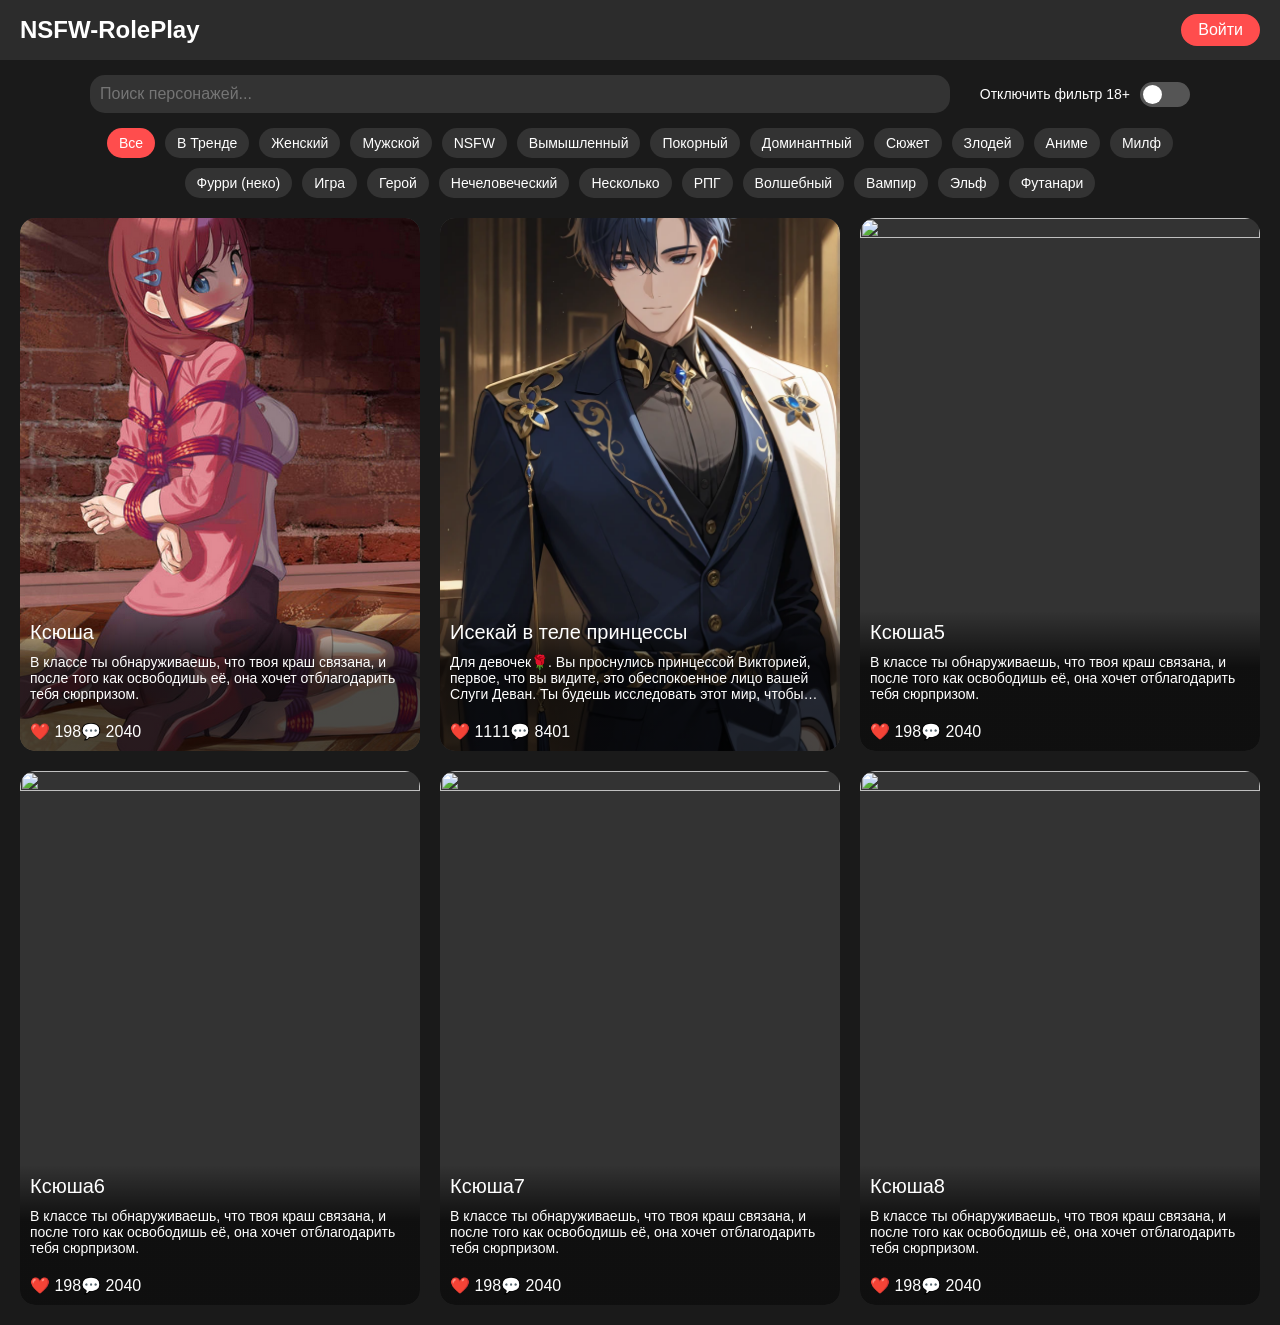
==== commit d6901771: "fix" ====
--- a/templates/index.html
+++ b/templates/index.html
@@ -33,13 +33,13 @@
                 id="searchInput"
               />
             </div>
-            <!-- <div class="switch-container">
-              <span class="switch-label">Создатель</span>
+            <div class="filter-switch-group">
+              <span class="switch-label">Отключить фильтр 18+</span>
               <label class="switch">
-                <input type="checkbox" id="creatorFilter" />
+                <input type="checkbox" id="filter18" />
                 <span class="slider"></span>
               </label>
-            </div> -->
+            </div>
           </div>
 
           <div class="filter-buttons">
@@ -65,13 +65,6 @@
             <button class="btn-filter">Вампир</button>
             <button class="btn-filter">Эльф</button>
             <button class="btn-filter">Футанари</button>
-            <div class="filter-switch-group">
-              <span class="switch-label">Отключить фильтр 18+</span>
-              <label class="switch">
-                <input type="checkbox" id="filter18" />
-                <span class="slider"></span>
-              </label>
-            </div>
           </div>
         </div>
 
--- a/static/css/style.css
+++ b/static/css/style.css
@@ -86,7 +86,7 @@
   display: flex;
   align-items: center;
   justify-content: flex-end;
-  width: 100%;
+  min-width: 220px;
 }
 .switch-container {
   display: flex;
@@ -144,7 +144,7 @@
   font-weight: 500;
   border-radius: 20px;
   padding: 5px 15px;
-  font-size: 18px;
+  font-size: 16px;
 }
 .break {
   flex-basis: 100%;
@@ -345,3 +345,12 @@
   background-color: gray; /* серый ползунок */
   border-radius: 2px;
 }
+
+@media (max-width: 768px) {
+  .search-row {
+    flex-direction: column;
+    display: flex;
+    justify-content: flex-end;
+    align-items: flex-end;
+  }
+}
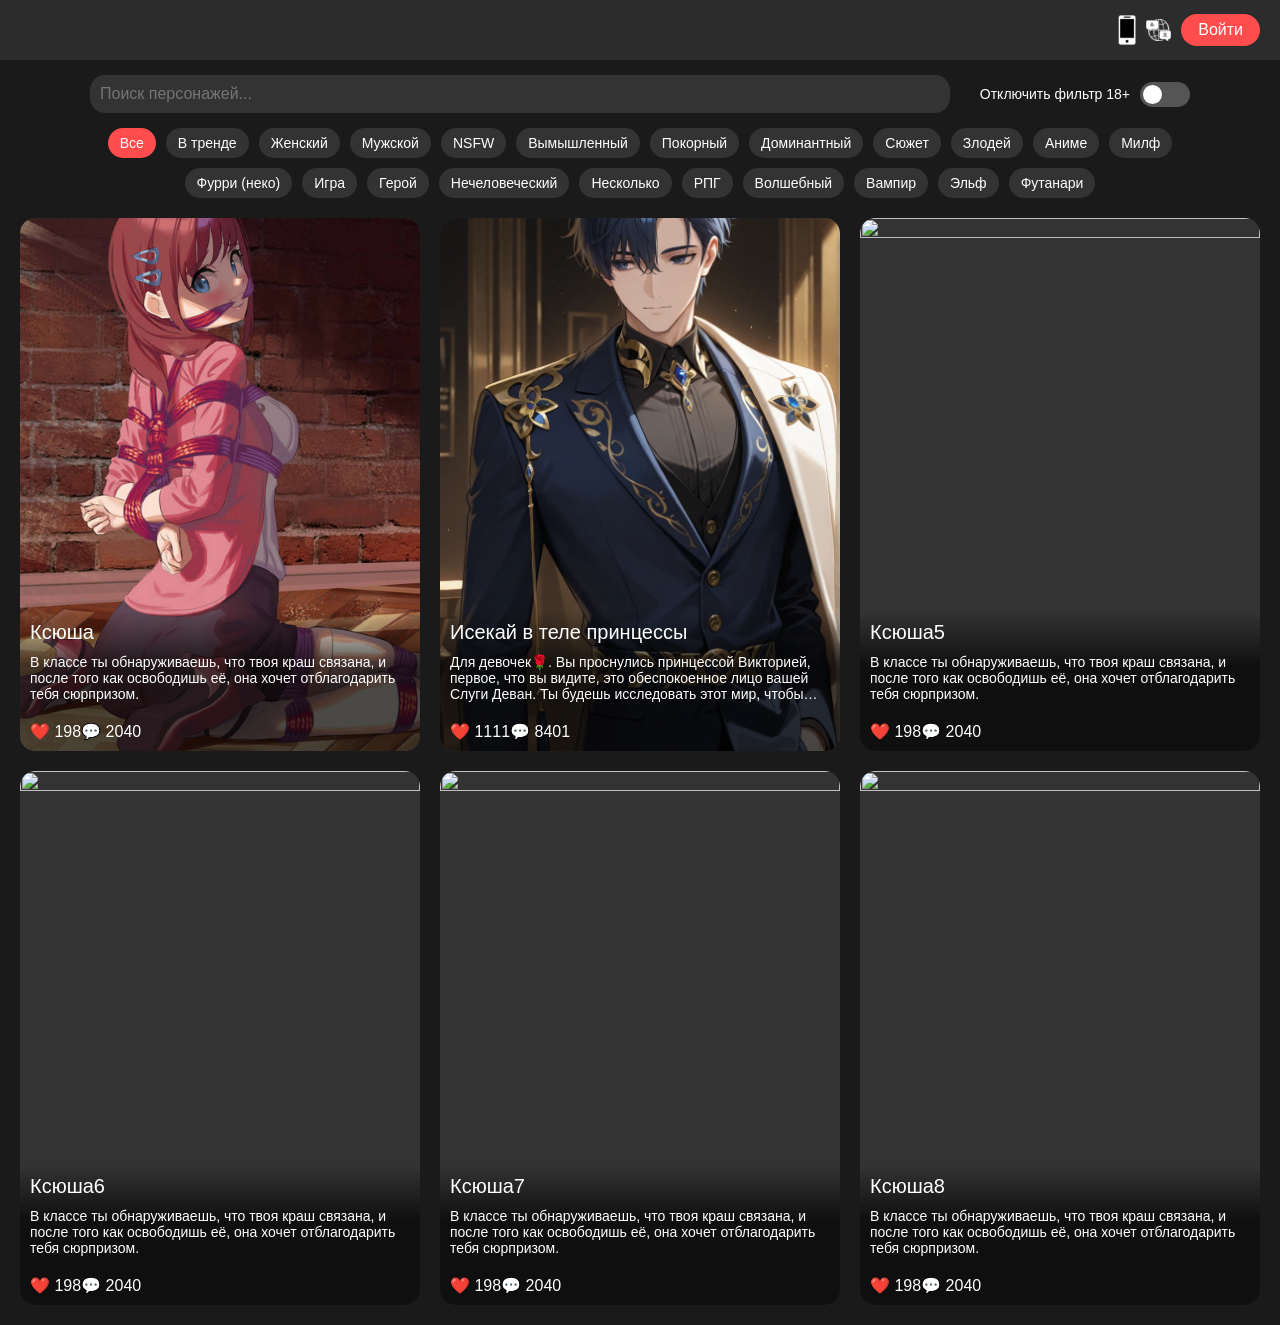
==== commit 528694e7: "fix" ====
--- a/templates/index.html
+++ b/templates/index.html
@@ -17,7 +17,15 @@
           justify-content: space-between;
         "
       >
-        <h1 style="margin: 0; font-size: 24px">NSFW-RolePlay</h1>
+        <h1 style="margin: 0; font-size: 24px">
+          <img src="../images/logo.png" alt="" />
+        </h1>
+        <button class="header-button">
+          <img src="../images/icon_tel1.png" alt="" />
+        </button>
+        <button class="header-button">
+          <img src="../images/translate_icon.png" alt="" />
+        </button>
         <button class="btn header-free-btn">Войти</button>
       </div>
     </div>
@@ -44,7 +52,7 @@
 
           <div class="filter-buttons">
             <button class="btn-filter active">Все</button>
-            <button class="btn-filter">В Тренде</button>
+            <button class="btn-filter">В тренде</button>
             <button class="btn-filter">Женский</button>
             <button class="btn-filter">Мужской</button>
             <button class="btn-filter">NSFW</button>
@@ -199,7 +207,7 @@
             data-likes="198"
             data-comments="2040"
             data-creator="@Админ"
-            data-tags='["Женский","Покорный","Сюжет"]'
+            data-tags='["Женский","Покорный","Сюжет", "Втренде", "В тренде"]'
             data-img="../images/characters/per5.jpg"
           >
             <div class="character-card" onclick="showCharacterDetails(this)">
@@ -696,9 +704,6 @@
               );
             }
           } else {
-            if (tags.includes("NSFW")) {
-              matchesTags = false;
-            }
           }
 
           // Логика по 18+:
@@ -782,29 +787,6 @@
         filterCharacters();
       });
 
-      // --- Обработчик для кнопки "NSFW" ---
-      const nsfwBtn = document.querySelector(
-        ".filter-buttons button:nth-child(5)"
-      );
-
-      if (nsfwBtn) {
-        nsfwBtn.addEventListener("click", () => {
-          const checkbox = document.getElementById("filter18");
-          const isActive = nsfwBtn.classList.contains("active");
-
-          if (!isActive) {
-            // Включаем "NSFW"
-            checkbox.checked = true;
-            nsfwBtn.classList.add("active");
-          } else {
-            // Выключаем "NSFW": снимаем чекбокс, убираем активность
-            checkbox.checked = false;
-            nsfwBtn.classList.remove("active");
-          }
-          filterCharacters();
-        });
-      }
-
       // --- Остальные функции для карточек ---
       function showCharacterDetails(element) {
         const item = element.closest(".character-item");
--- a/static/css/style.css
+++ b/static/css/style.css
@@ -32,6 +32,23 @@
 .header .col-md-6:nth-child(2) {
   display: flex;
   justify-content: flex-end;
+}
+
+.header-button {
+  height: 22px;
+  cursor: pointer;
+  background: none;
+  border: none;
+  border-radius: none;
+}
+
+.header-button img {
+  width: 100%;
+  height: 100%;
+}
+
+.row > :nth-child(2) {
+  height: 30px !important;
 }
 
 .search-row {
